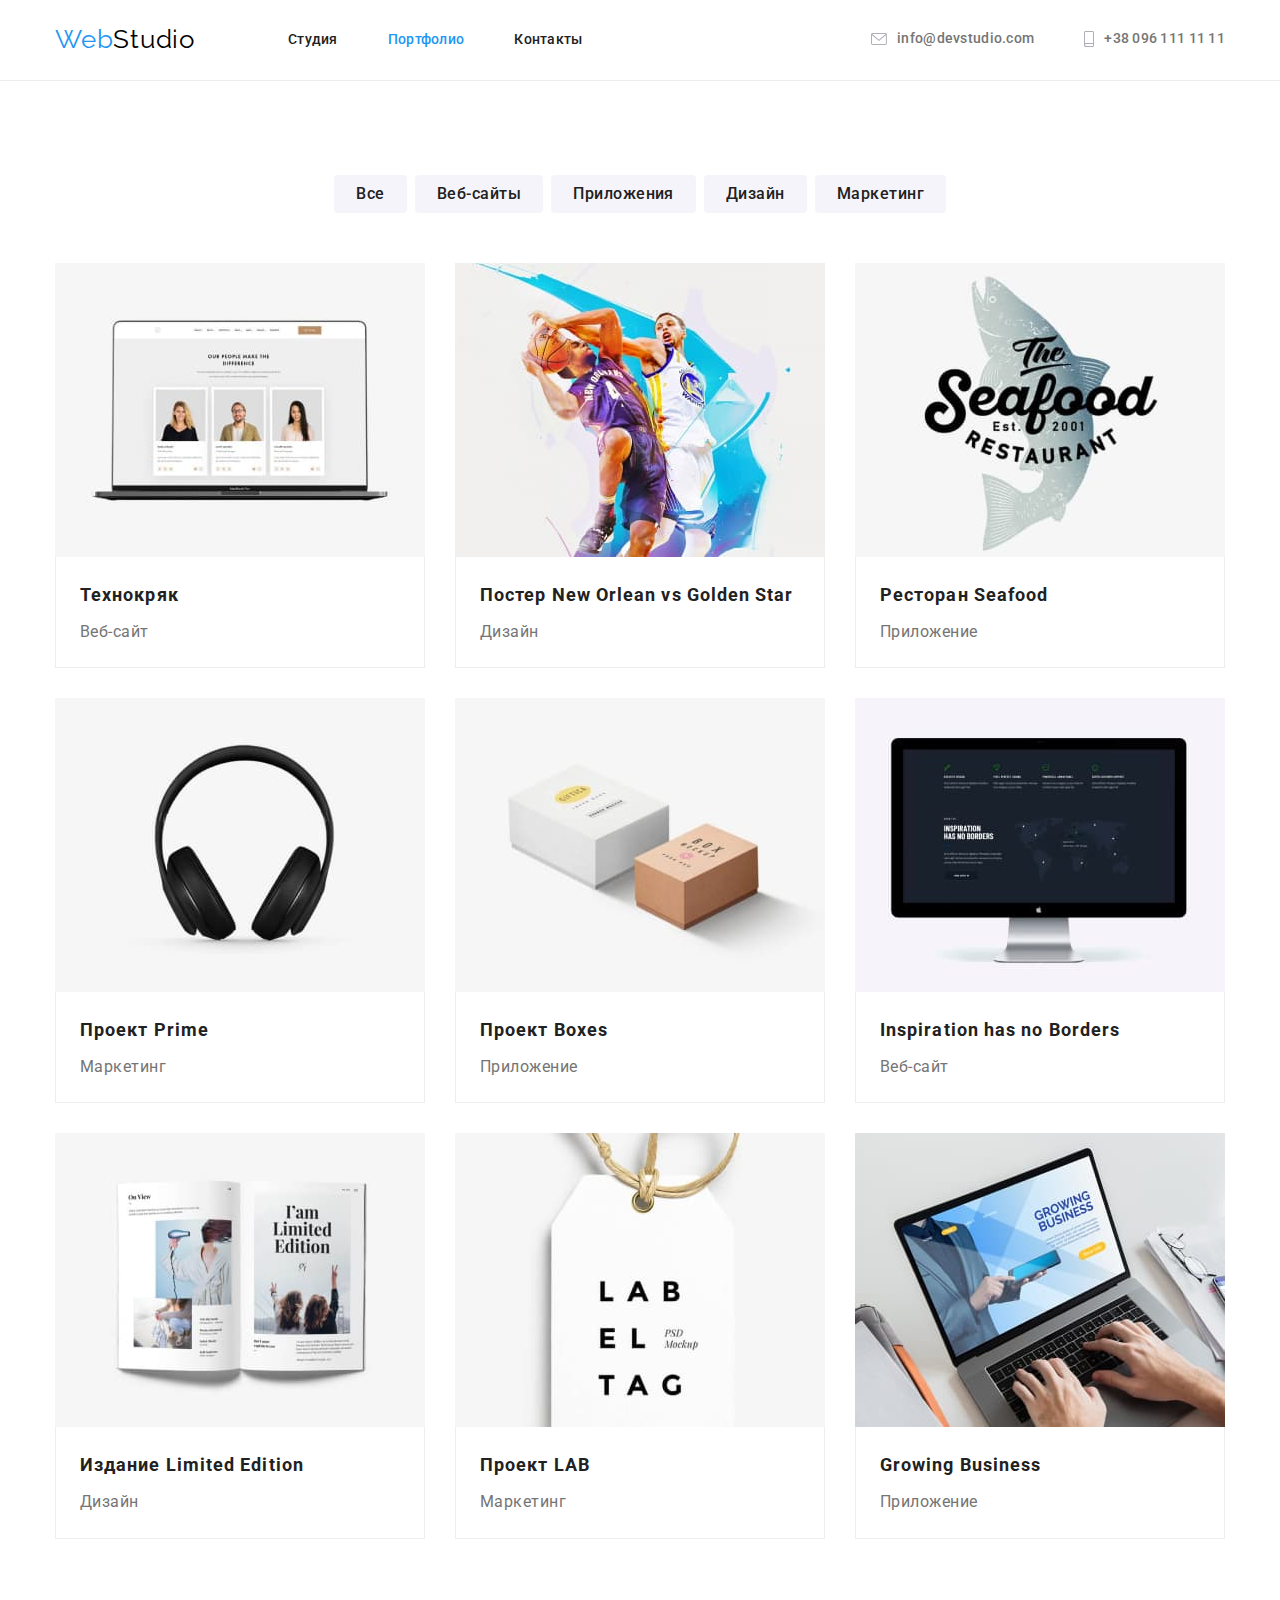
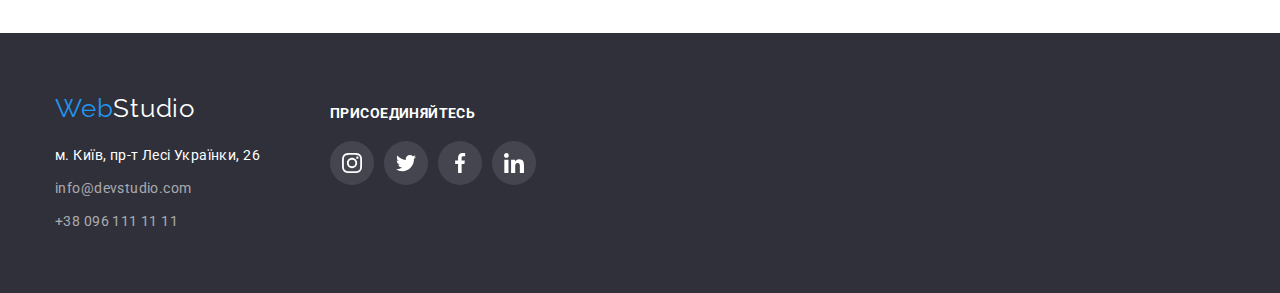
==== portfolio.html @ d076f17b "start" ====
<!DOCTYPE html>
<html lang="ru">
<head>
    <meta charset="UTF-8">
    <meta http-equiv="X-UA-Compatible" content="IE=edge">
    <meta name="viewport" content="width=device-width, initial-scale=1.0">
    <title>Document</title>
    <link href="https://fonts.googleapis.com/css2?family=Raleway:wght@700&family=Roboto:wght@400;500;700;900&display=swap"
        rel="stylesheet">
    <link rel="stylesheet" href="https://cdnjs.cloudflare.com/ajax/libs/modern-normalize/1.1.0/modern-normalize.min.css">
    <link rel="stylesheet" href="./css/styles.css">
</head>

<body class="page">
    <!--Шапка-->
    <header class="page-header">
        <div class="container header">
            <a href="./index.html" class="logo">
                <span class="logo accent">Web</span><span class="logo primary">Studio</span>
            </a>
    
            <!--Навигация по сайту-->
            <nav>
                <ul class="site-nav list">
                    <li class="item"><a href="./index.html" class="link">Студия</a></li>
                    <li class="item"><a href="./portfolio.html" class="link curent">Портфолио</a></li>
                    <li class="item"><a href="" class="link">Контакты</a></li>
                </ul>
            </nav>
    
            <!--Почта, телефон-->
            <ul class="site-contact list">
                <li class="item">
                    <a href="mailto:info@devstudio.com" class="link">
                        <svg class="header-icon-mail" width="16px" height="12px">
                            <use href="./images/icons.svg#envelope"></use>
                        </svg>
                        info@devstudio.com</a>
                </li>
                <li class="item">
                    <a href="tel:+380961111111" class="link">
                        <svg class="header-icon-phone" width="10px" height="16px">
                            <use href="./images/icons.svg#smartphone"></use>
                        </svg>
                        +38 096 111 11 11</a>
                </li>
            </ul>
        </div>
    </header>

    <main>
        <!-- Фильтр кнопок -->
        <section class="section filter">
            <div class="container">
                <h1 class="section-title visually-hidden">Фильтр кнопок</h1>
                <ul class="filter-list list">
                    <li class="item">
                        <button type="button" class="button secondary">Все</button>
                    </li>
                    <li class="item">
                        <button type="button" class="button secondary">Веб-сайты</button>
                    </li>
                    <li class="item">
                        <button type="button" class="button secondary">Приложения</button>
                    </li>
                    <li class="item">
                        <button type="button" class="button secondary">Дизайн</button>
                    </li>
                    <li class="item">
                        <button type="button" class="button secondary">Маркетинг</button>
                    </li>
                </ul>
                <ul class="filter-foto list">
                    <li class="product-border">
                        <img src="./images/img01.jpg" alt="Экран ноутбука" width="370">
                        <div class="product-container">
                            <h2 class="product">Технокряк</h2>
                            <p class="product-text">Веб-сайт</p>
                        </div>
                        </li>
                    <li class="product-border">
                        <img src="./images/img02.jpg" alt="Баскетболисты" width="370">
                        <div class="product-container">
                            <h2 class="product">Постер New Orlean vs Golden Star</h2>
                            <p class="product-text">Дизайн</p>
                        </div>
                        </li>
                    <li class="product-border">
                        <img src="./images/img03.jpg" alt="Лого ресторана" width="370">
                        <div class="product-container">
                            <h2 class="product">Ресторан Seafood</h2>
                            <p class="product-text">Приложение</p>
                        </div>
                        </li>
                    <li class="product-border">
                        <img src="./images/img04.jpg" alt="Наушники" width="370">
                        <div class="product-container">
                            <h2 class="product">Проект Prime</h2>
                            <p class="product-text">Маркетинг</p>
                        </div>
                        </li>
                    <li class="product-border">
                        <img src="./images/img05.jpg" alt="Две коробки" width="370">
                        <div class="product-container">
                            <h2 class="product">Проект Boxes</h2>
                            <p class="product-text">Приложение</p>
                        </div>
                        </li>
                    <li class="product-border">
                        <img src="./images/img06.jpg" alt="Экран монитора" width="370">
                        <div class="product-container">
                            <h2 class="product">Inspiration has no Borders</h2>
                            <p class="product-text">Веб-сайт</p>
                        </div>
                        </li>
                    <li class="product-border">
                        <img src="./images/img07.jpg" alt="Журнал" width="370">
                        <div class="product-container">
                            <h2 class="product">Издание Limited Edition</h2>
                            <p class="product-text">Дизайн</p>
                        </div>
                        </li>
                    <li class="product-border">
                        <img src="./images/img08.jpg" alt="Бирка" width="370">
                        <div class="product-container">
                            <h2 class="product">Проект LAB</h2>
                            <p class="product-text">Маркетинг</p>
                        </div>
                        </li>
                    <li class="product-border">
                        <img src="./images/img09.jpg" alt="Ноутбук" width="370">
                        <div class="product-container">
                            <h2 class="product">Growing Business</h2>
                            <p class="product-text">Приложение</p>
                        </div>
                        </li>
                </ul>
            </div>
        </section>
    </main>

    <footer class="address">
        <div class="container footer">
            <div>
                <a href="./index.html">
                    <span class="logo accent">Web</span><span class="logo secondary">Studio</span>
                </a>
    
                <address>
                    <ul class="footer list">
                        <li>
                            <a href="https://goo.gl/maps/WnCSjLdnpwzuzcvMA" target="_blank" rel="noopener noreferrer"
                                class="gps">м.
                                Київ, пр-т Лесі Українки,
                                26</a>
                        </li>
                        <li>
                            <a href="mailto:info@devstudio.com" class="mail link">info@devstudio.com</a>
                        </li>
                        <li>
                            <a href="tel:+380961111111" class=" tel link">+38 096 111 11 11</a>
                        </li>
                    </ul>
                </address>
            </div>
    
            <div class="join">
                <h3 class="join-title">присоединяйтесь</h3>
                <ul class="list">
                    <li>
                        <a href="" class="social-icon-bg">
                            <svg class="social-icon" height="20px" width="20px">
                                <use href="./images/icons.svg#ig"></use>
                            </svg>
                        </a>
                    </li>
                    <li>
                        <a href="" class="social-icon-bg">
                            <svg class="social-icon" height="20px" width="20px">
                                <use href="./images/icons.svg#twitter"></use>
                            </svg>
                        </a>
                    </li>
                    <li>
                        <a href="" class="social-icon-bg">
                            <svg class="social-icon" height="20px" width="20px">
                                <use href="./images/icons.svg#fb"></use>
                            </svg>
                        </a>
                    </li>
                    <li>
                        <a href="" class="social-icon-bg">
                            <svg class="social-icon" height="20px" width="20px">
                                <use href="./images/icons.svg#li"></use>
                            </svg>
                        </a>
                    </li>
                </ul>
            </div>
        </div>
    </footer>
</body>
</html>
---- css/styles.css ----
:root {
  --primary-text-color: #757575;
  --title-text-color: #212121;
  --accent-color: #2196f3;
  --background-color: #2f303a;
  --white-text-color: #ffffff;
  --adrress-link-color: rgba(255, 255, 255, 0.6);
  --button-bgc: #f5f4fa;
  --logo-color-primary: #000000;
  --border-color: #eeeeee;
  --header-border-color: #ececec;
  --icon-color: #afb1b8;
}

body {
  max-width: 1600px;
  margin: 0 auto;
  /* border: 1px solid black; */

  color: var(--primary-text-color);

  font-family: Roboto, sans-serif;
}

h1,
h2,
h3,
h4,
p {
  margin: 0;
}

ul,
ol {
  padding-left: 0;
  margin: 0;
}

button {
  cursor: pointer;
}

img {
  display: block;
  max-width: 100%;
  height: auto;
}

a {
  text-decoration: none;
}

.visually-hidden {
  position: absolute;
  width: 1px;
  height: 1px;
  margin: -1px;
  border: 0;
  padding: 0;

  white-space: nowrap;
  clip-path: inset(100%);
  clip: rect(0 0 0 0);
  overflow: hidden;
}

/* ------------LOGO-------------- */

.logo.accent {
  color: var(--accent-color);

  font-family: Raleway, sans-serif;
  font-size: 26px;
  line-height: 1.19;
  letter-spacing: 0.03em;
}

.logo.primary {
  color: var(--logo-color-primary);

  font-family: Raleway, sans-serif;
  font-size: 26px;
  line-height: 1.19;
  letter-spacing: 0.03em;
}

.logo.secondary {
  color: var(--white-text-color);

  font-family: Raleway, sans-serif;
  font-size: 26px;
  line-height: 1.19;
  letter-spacing: 0.03em;
}

.list {
  list-style: none;
}

/*------------HEADER--------------*/

.page-header {
  padding-top: 24px;
  padding-bottom: 25px;

  border-bottom: 1px solid var(--header-border-color);
}

.container.header {
  display: flex;
  align-items: center;
}

/*------------SITE-NAV--------------*/

.site-nav {
  display: flex;
  margin-left: 93px;
}

.site-nav .item + .item {
  margin-left: 50px;
}

.site-nav .link {
  color: var(--title-text-color);
  font-weight: 500;
  font-size: 14px;
  line-height: 1.14;
  letter-spacing: 0.02em;
}

.site-nav .link.curent {
  color: var(--accent-color);
}

/*---------SITE-CONTACT----------*/

.site-contact {
  display: flex;
  margin-left: auto;
}

.site-contact .item + .item {
  margin-left: 50px;
}

.site-contact .link {
  display: flex;
  align-items: center;

  color: var(--primary-text-color);

  font-weight: 500;
  font-size: 14px;
  line-height: 1.14;
  letter-spacing: 0.02em;
}

.site-contact .link:hover,
.site-contact .link:focus {
  color: var(--accent-color);
}

.site-nav .link:hover,
.site-nav .link:focus,
.header-icon-mail:hover,
.header-icon-mail:focus,
.header-icon-phone:hover,
.header-icon-phone:focus,
.item .link:hover .header-icon-phone,
.item .link:focus .header-icon-phone,
.item .link:hover .header-icon-mail,
.item .link:focus .header-icon-mail {
  color: var(--accent-color);
  fill: var(--accent-color);
}

.header-icon-mail {
  margin-right: 10px;
  fill: var(--icon-color);
}

.header-icon-phone {
  margin-right: 10px;
  fill: var(--icon-color);
}

/*----------SECTION------------*/

/* .section {
  margin-bottom: 94px;
} */

.paddings {
  padding-top: 200px;
  padding-bottom: 200px;
}

/* ------CONTAINER------ */

.container {
  margin-left: auto;
  margin-right: auto;
  width: 1200px;
  padding-left: 15px;
  padding-right: 15px;
  /* outline: 2px solid tomato; */
}

.section.bgc {
  height: 600px;
  max-width: 1600px;
  margin: 0 auto;
  background-image: linear-gradient(
      to right,
      rgba(47, 48, 58, 0.4),
      rgba(47, 48, 58, 0.4)
    ),
    url(../images/background.jpg);
  background-repeat: no-repeat;
  background-size: cover;

  background-position: center;
  background-color: var(--background-color);
  text-align: center;
}

.section-title.color {
  color: var(--white-text-color);

  font-weight: 900;
  font-size: 44px;
  line-height: 1.36;
  text-align: center;
  letter-spacing: 0.06em;
  text-transform: uppercase;

  display: inline-block;
  margin-bottom: 30px;
  max-width: 696px;
}
.section-title {
  margin-top: 0;
  margin-bottom: 50px;
  color: var(--title-text-color);

  font-weight: 700;
  font-size: 36px;
  line-height: 1.17;
  text-align: center;
  letter-spacing: 0.03em;
}

.section.features {
  padding-top: 94px;
  padding-bottom: 94px;
}

/*------------HERO--------------*/

.hero {
  background-color: var(--button-bgc);
  padding-bottom: 94px;
  padding-top: 94px;
}

.hero-title {
  color: var(--title-text-color);

  font-weight: 700;
  font-size: 36px;
  line-height: 1.17;
  text-align: center;
  letter-spacing: 0.03em;

  margin-bottom: 50px;
}

.hero-shadow {
  box-shadow: 0px 1px 3px rgba(0, 0, 0, 0.12), 0px 1px 1px rgba(0, 0, 0, 0.14),
    0px 2px 1px rgba(0, 0, 0, 0.2);
  border-radius: 0px 0px 4px 4px;
}

.hero-name {
  color: var(--title-text-color);

  font-weight: 500;
  font-size: 16px;
  line-height: 1.19;
  text-align: center;
  letter-spacing: 0.03em;
  margin-bottom: 10px;
}

.hero-text {
  font-weight: 400;
  font-size: 16px;
  line-height: 1.19;
  text-align: center;
  letter-spacing: 0.03em;
}

.hero-container {
  padding-top: 30px;
  padding-bottom: 30px;
  border-radius: 0px 0px 4px 4px;

  background-color: var(--white-text-color);
}

.hero-container .list {
  padding-left: 32px;
  padding-right: 32px;
  margin-top: 16px;
}

.hero-icon-bg {
  display: flex;
  justify-content: center;
  align-items: center;

  height: 44px;
  width: 44px;
  border-radius: 50%;

  fill: var(--icon-color);
}

/* .hero-icon-bg .social-icon {
  
} */

.hero-icon-bg:hover,
.hero-icon-bg:focus {
  background: var(--accent-color);
  fill: var(--white-text-color);
}

/* ---------CLIENTS------------ */

.clients {
  padding-bottom: 94px;
  padding-top: 94px;
}

.clietn-title {
  font-weight: 700;
  font-size: 36px;
  line-height: 42px;
  text-align: center;
  letter-spacing: 0.03em;

  color: var(--title-text-color);
}

.clients-icon {
  fill: var(--icon-color);
}

/* .clients-icon-bg {
  display: flex;
  padding: 16px 32px;
  border: 1px solid var(--icon-color);
  border-radius: 4px;
} */

.clients-icon-bg {
  display: flex;
  width: 170px;
  height: 92px;
  justify-content: center;
  align-items: center;
  border: 1px solid var(--icon-color);
  border-radius: 4px;
}

.clients-icon-bg:hover,
.clients-icon-bg:hover .clients-icon,
.clients-icon-bg:focus,
.clients-icon-bg:focus .clients-icon {
  border-color: var(--accent-color);
  fill: var(--accent-color);
  cursor: pointer;
}

.clients .list {
  display: flex;
  gap: 30px;
  margin-top: 50px;
}
/*----------FEATURES------------*/

.feature-list {
  display: flex;
  justify-content: space-between;
}

.feature-list .title {
  color: var(--title-text-color);

  font-weight: 700;
  font-size: 14px;
  line-height: 1.12;
  letter-spacing: 0.03em;
  text-transform: uppercase;
}

.feature-list .text {
  font-weight: 400;
  font-size: 14px;
  line-height: 1.71;
  letter-spacing: 0.03em;
}

.list-container {
  width: 270px;
}

.title {
  margin-bottom: 10px;
}

.features-icon-bgc {
  background: var(--button-bgc);
  border-radius: 4px;
  margin-bottom: 30px;
  display: flex;
  height: 120px;
  width: 270px;
  justify-content: center;
  align-items: center;
}

/* --------types-of-jobs-------- */

.jobs {
  padding-bottom: 94px;
}

.types-of-jobs {
  display: flex;
  justify-content: space-between;
}

/* ---------TEAM------------- */

.hero .list {
  display: flex;
  justify-content: space-between;
}

.social-icon-bg {
  display: flex;
  justify-content: center;
  align-items: center;

  height: 44px;
  width: 44px;
  background: rgba(255, 255, 255, 0.1);
  border-radius: 50%;
}

.social-icon-bg .social-icon {
  fill: var(--white-text-color);
}

.social-icon-bg:hover,
.social-icon-bg:focus {
  background: var(--accent-color);
  fill: var(--white-text-color);
}

/*----------FOOTER------------*/

.address {
  display: block;
  background-color: var(--background-color);

  padding-top: 60px;
  padding-bottom: 60px;
}

.container.footer {
  display: flex;
}

.footer.list {
  font-style: normal;
  font-weight: 400;
  font-size: 14px;
  line-height: 1.71;
  letter-spacing: 0.03em;

  margin-top: 20px;
}

.address .gps {
  color: var(--white-text-color);
}

.address .link {
  color: var(--adrress-link-color);
}

.address .link:hover,
.address .link:focus {
  color: var(--accent-color);
}

.mail,
.tel {
  display: inline-block;
  margin-top: 9px;
}

.join {
  margin-left: 70px;
  margin-top: 12px;
}

.join-title {
  font-weight: 700;
  font-size: 14px;
  line-height: 16px;
  letter-spacing: 0.03em;
  text-transform: uppercase;

  color: var(--white-text-color);
}

.join .list {
  display: flex;
  gap: 10px;
  margin-top: 20px;
}

/*----------BUTTON------------*/

.button {
  color: var(--title-text-color);
  background-color: var(--white-text-color);

  font-family: inherit;

  display: inline-block;

  border: transparent;
}

.button.primary {
  color: var(--white-text-color);
  background-color: var(--accent-color);

  font-weight: 700;
  font-size: 16px;
  line-height: 1.88;
  display: flex;
  align-items: center;
  text-align: center;
  letter-spacing: 0.06em;

  cursor: pointer;
  margin: 0 auto;
  border-radius: 4px;
  padding: 10px 32px;
  min-width: 200;
}

.button.secondary {
  color: var(--title-text-color);
  background-color: var(--button-bgc);

  font-weight: 500;
  font-size: 16px;
  line-height: 1.63;
  text-align: center;
  letter-spacing: 0.03em;

  cursor: pointer;
  border-radius: 4px;
  padding: 6px 22px;
  min-width: 73px;
}

.button.secondary:hover,
.button.secondary:focus {
  box-shadow: 0px 3px 1px rgba(0, 0, 0, 0.1), 0px 1px 2px rgba(0, 0, 0, 0.08),
    0px 2px 2px rgba(0, 0, 0, 0.12);
  color: var(--white-text-color);
  background-color: var(--accent-color);
}

/*----------PRODUCTS------------*/

.filter {
  padding-top: 94px;
  padding-bottom: 94px;
}

.product {
  color: var(--title-text-color);

  font-weight: 700;
  font-size: 18px;
  line-height: 2;
  letter-spacing: 0.06em;

  margin-bottom: 4px;
}

.product-text {
  font-weight: 400;
  font-size: 16px;
  line-height: 1.89;
  letter-spacing: 0.03em;
}

.filter-list .item + .item {
  margin-left: 8px;
}

.filter-list {
  display: flex;
  justify-content: center;
  margin-bottom: 50px;
}

.filter-foto {
  display: flex;
  flex-wrap: wrap;
  justify-content: space-between;
}

.product-border:hover {
  box-shadow: 0px 1px 1px rgba(0, 0, 0, 0.12), 0px 4px 4px rgba(0, 0, 0, 0.06),
    1px 4px 6px rgba(0, 0, 0, 0.16);
}

.product-border:nth-child(n + 4) {
  margin-top: 30px;
}

.product-container {
  padding: 20px 24px;

  width: 370px;

  border-left: 1px solid var(--border-color);
  border-right: 1px solid var(--border-color);
  border-bottom: 1px solid var(--border-color);
}
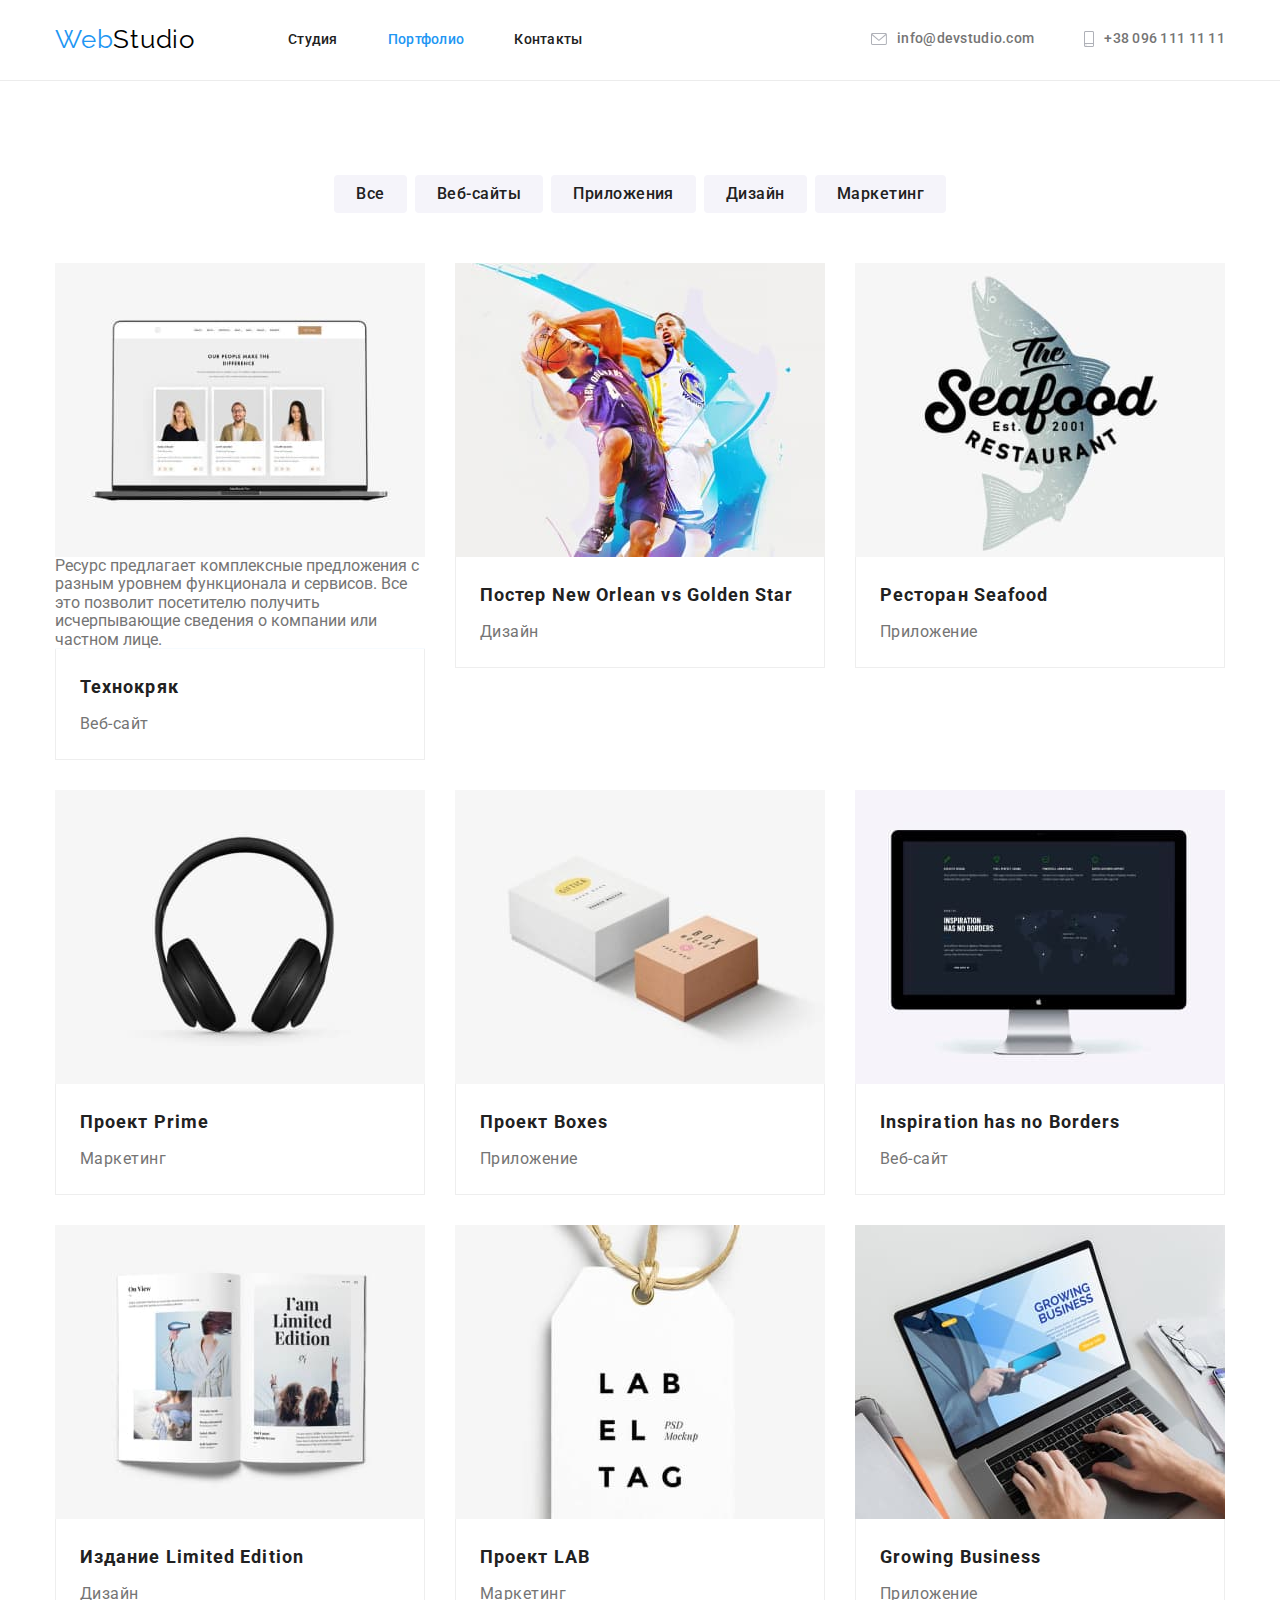
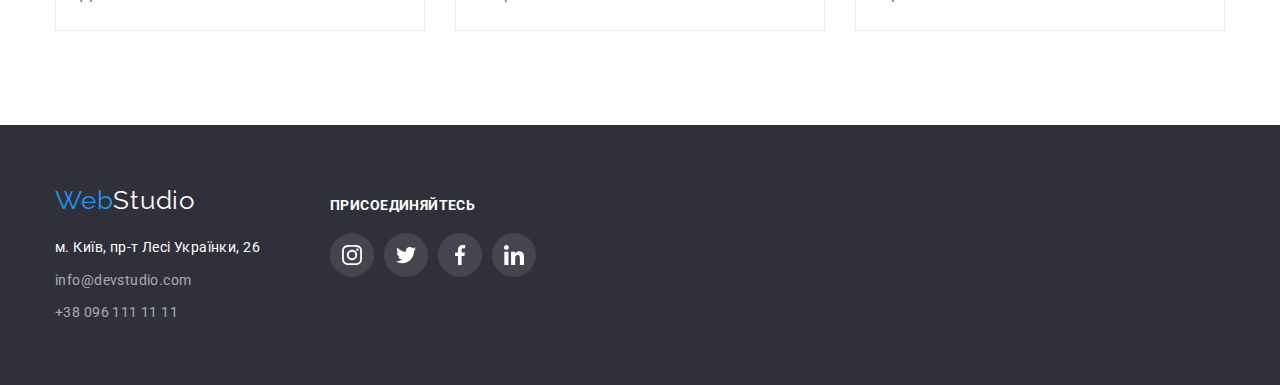
==== commit b67d29d6: "2" ====
--- a/portfolio.html
+++ b/portfolio.html
@@ -72,68 +72,90 @@
                 </ul>
                 <ul class="filter-foto list">
                     <li class="product-border">
-                        <img src="./images/img01.jpg" alt="Экран ноутбука" width="370">
+                        <div class="product-thumb">
+                            <img class="product-foto" src="./images/img01.jpg" alt="Экран ноутбука" width="370">
+                            <div class="roduct-overlay">
+                                <p>Ресурс предлагает комплексные предложения с разным уровнем функционала и сервисов. Все это позволит посетителю получить
+                                исчерпывающие сведения о компании или частном лице.</p>
+                            </div>
+                        </div>
                         <div class="product-container">
                             <h2 class="product">Технокряк</h2>
                             <p class="product-text">Веб-сайт</p>
                         </div>
-                        </li>
-                    <li class="product-border">
-                        <img src="./images/img02.jpg" alt="Баскетболисты" width="370">
+                    </li>
+                    <li class="product-border">
+                        <div class="product-thumb">
+                            <img src="./images/img02.jpg" alt="Баскетболисты" width="370">
+                        </div>                        
                         <div class="product-container">
                             <h2 class="product">Постер New Orlean vs Golden Star</h2>
                             <p class="product-text">Дизайн</p>
                         </div>
-                        </li>
-                    <li class="product-border">
-                        <img src="./images/img03.jpg" alt="Лого ресторана" width="370">
+                    </li>
+                    <li class="product-border">
+                        <div class="product-thumb">
+                            <img src="./images/img03.jpg" alt="Лого ресторана" width="370">
+                        </div>                        
                         <div class="product-container">
                             <h2 class="product">Ресторан Seafood</h2>
                             <p class="product-text">Приложение</p>
                         </div>
-                        </li>
-                    <li class="product-border">
-                        <img src="./images/img04.jpg" alt="Наушники" width="370">
+                    </li>
+                    <li class="product-border">
+                        <div class="product-thumb">
+                            <img src="./images/img04.jpg" alt="Наушники" width="370">
+                        </div>                        
                         <div class="product-container">
                             <h2 class="product">Проект Prime</h2>
                             <p class="product-text">Маркетинг</p>
                         </div>
-                        </li>
-                    <li class="product-border">
-                        <img src="./images/img05.jpg" alt="Две коробки" width="370">
+                    </li>
+                    <li class="product-border">
+                        <div class="product-thumb">
+                            <img src="./images/img05.jpg" alt="Две коробки" width="370">
+                        </div>                        
                         <div class="product-container">
                             <h2 class="product">Проект Boxes</h2>
                             <p class="product-text">Приложение</p>
                         </div>
-                        </li>
-                    <li class="product-border">
-                        <img src="./images/img06.jpg" alt="Экран монитора" width="370">
+                    </li>
+                    <li class="product-border">
+                        <div class="product-thumb">
+                            <img src="./images/img06.jpg" alt="Экран монитора" width="370">
+                        </div>                        
                         <div class="product-container">
                             <h2 class="product">Inspiration has no Borders</h2>
                             <p class="product-text">Веб-сайт</p>
                         </div>
-                        </li>
-                    <li class="product-border">
-                        <img src="./images/img07.jpg" alt="Журнал" width="370">
+                    </li>
+                    <li class="product-border">
+                        <div class="product-thumb">
+                            <img src="./images/img07.jpg" alt="Журнал" width="370">
+                        </div>                        
                         <div class="product-container">
                             <h2 class="product">Издание Limited Edition</h2>
                             <p class="product-text">Дизайн</p>
                         </div>
-                        </li>
-                    <li class="product-border">
-                        <img src="./images/img08.jpg" alt="Бирка" width="370">
+                    </li>
+                    <li class="product-border">
+                        <div class="product-thumb">
+                            <img src="./images/img08.jpg" alt="Бирка" width="370">
+                        </div>                        
                         <div class="product-container">
                             <h2 class="product">Проект LAB</h2>
                             <p class="product-text">Маркетинг</p>
                         </div>
-                        </li>
-                    <li class="product-border">
-                        <img src="./images/img09.jpg" alt="Ноутбук" width="370">
+                    </li>
+                    <li class="product-border">
+                        <div class="product-thumb">
+                            <img src="./images/img09.jpg" alt="Ноутбук" width="370">
+                        </div>                        
                         <div class="product-container">
                             <h2 class="product">Growing Business</h2>
                             <p class="product-text">Приложение</p>
                         </div>
-                        </li>
+                    </li>
                 </ul>
             </div>
         </section>
--- a/css/styles.css
+++ b/css/styles.css
@@ -10,6 +10,8 @@
   --border-color: #eeeeee;
   --header-border-color: #ececec;
   --icon-color: #afb1b8;
+  --transition-duration: 250ms;
+  --transition-timing-function: cubic-bezier(0.4, 0, 0.2, 1);
 }
 
 body {
@@ -128,10 +130,36 @@
   font-size: 14px;
   line-height: 1.14;
   letter-spacing: 0.02em;
-}
-
-.site-nav .link.curent {
+
+  transition-property: color;
+  transition-duration: var(--transition-duration);
+  transition-timing-function: var(--transition-timing-function);
+}
+
+.site-nav .curent {
+  position: relative;
   color: var(--accent-color);
+}
+
+.site-nav .curent::after {
+  position: absolute;
+  content: '';
+
+  transform: translateY(28px);
+  display: block;
+  width: 100%;
+  height: 4px;
+  background-color: var(--accent-color);
+  border-radius: 2px;
+
+  opacity: 0;
+  transition-property: opacity;
+  transition-duration: var(--transition-duration);
+  transition-timing-function: var(--transition-timing-function);
+}
+
+.site-nav .curent:hover::after {
+  opacity: 1;
 }
 
 /*---------SITE-CONTACT----------*/
@@ -155,6 +183,10 @@
   font-size: 14px;
   line-height: 1.14;
   letter-spacing: 0.02em;
+
+  transition-property: color;
+  transition-duration: var(--transition-duration);
+  transition-timing-function: var(--transition-timing-function);
 }
 
 .site-contact .link:hover,
@@ -179,11 +211,19 @@
 .header-icon-mail {
   margin-right: 10px;
   fill: var(--icon-color);
+
+  transition-property: fill;
+  transition-duration: var(--transition-duration);
+  transition-timing-function: var(--transition-timing-function);
 }
 
 .header-icon-phone {
   margin-right: 10px;
   fill: var(--icon-color);
+
+  transition-property: fill;
+  transition-duration: var(--transition-duration);
+  transition-timing-function: var(--transition-timing-function);
 }
 
 /*----------SECTION------------*/
@@ -326,6 +366,10 @@
   border-radius: 50%;
 
   fill: var(--icon-color);
+
+  transition-property: fill, background-color;
+  transition-duration: var(--transition-duration);
+  transition-timing-function: var(--transition-timing-function);
 }
 
 /* .hero-icon-bg .social-icon {
@@ -357,6 +401,10 @@
 
 .clients-icon {
   fill: var(--icon-color);
+
+  transition-property: fill;
+  transition-duration: var(--transition-duration);
+  transition-timing-function: var(--transition-timing-function);
 }
 
 /* .clients-icon-bg {
@@ -374,6 +422,10 @@
   align-items: center;
   border: 1px solid var(--icon-color);
   border-radius: 4px;
+
+  transition-property: border-color;
+  transition-duration: var(--transition-duration);
+  transition-timing-function: var(--transition-timing-function);
 }
 
 .clients-icon-bg:hover,
@@ -460,6 +512,10 @@
   width: 44px;
   background: rgba(255, 255, 255, 0.1);
   border-radius: 50%;
+
+  transition-property: background-color;
+  transition-duration: var(--transition-duration);
+  transition-timing-function: var(--transition-timing-function);
 }
 
 .social-icon-bg .social-icon {
@@ -469,7 +525,31 @@
 .social-icon-bg:hover,
 .social-icon-bg:focus {
   background: var(--accent-color);
-  fill: var(--white-text-color);
+}
+
+.jobs-item-thumb {
+  position: relative;
+  display: flex;
+}
+
+.jobs-thumb {
+  position: absolute;
+  display: flex;
+  justify-content: center;
+  align-items: center;
+
+  bottom: 0;
+  height: 70px;
+  width: 370px;
+
+  font-weight: 700;
+  font-size: 14px;
+  line-height: 1.14;
+  letter-spacing: 0.03em;
+  text-transform: uppercase;
+
+  background: rgba(47, 48, 58, 0.8);
+  color: var(--white-text-color);
 }
 
 /*----------FOOTER------------*/
@@ -502,6 +582,10 @@
 
 .address .link {
   color: var(--adrress-link-color);
+
+  transition-property: color;
+  transition-duration: var(--transition-duration);
+  transition-timing-function: var(--transition-timing-function);
 }
 
 .address .link:hover,
@@ -582,6 +666,10 @@
   border-radius: 4px;
   padding: 6px 22px;
   min-width: 73px;
+
+  transition-property: color, background-color, box-shadow;
+  transition-duration: var(--transition-duration);
+  transition-timing-function: var(--transition-timing-function);
 }
 
 .button.secondary:hover,
@@ -628,9 +716,54 @@
 }
 
 .filter-foto {
+  position: relative;
   display: flex;
   flex-wrap: wrap;
   justify-content: space-between;
+}
+
+.product-border {
+  width: 370px;
+
+  transition-property: box-shadow;
+  transition-duration: var(--transition-duration);
+  transition-timing-function: var(--transition-timing-function);
+}
+
+.product-border:hover .product-container {
+  opacity: 1;
+}
+
+.product-thumb:hover::before {
+  opacity: 1;
+}
+
+.product-thumb {
+  position: relative;
+  overflow: hidden;
+}
+
+.product-thumb::before {
+  display: inline-block;
+  content: '';
+
+  position: absolute;
+  top: 0;
+  left: 0;
+  height: 100%;
+  width: 100%;
+  background: rgba(33, 150, 243, 0.9);
+
+  /* opacity: 0; */
+
+  transform: translateY(100%);
+
+  transition: transform var(--transition-duration)
+    var(--transition-timing-function);
+}
+
+.product-border:hover .product-thumb::before {
+  transform: translateY(0px);
 }
 
 .product-border:hover {
@@ -651,3 +784,55 @@
   border-right: 1px solid var(--border-color);
   border-bottom: 1px solid var(--border-color);
 }
+/* ----------BACKDROP----------------- */
+
+.backdrop {
+  position: fixed;
+
+  top: 0;
+  left: 0;
+  width: 100%;
+  height: 100%;
+
+  background: rgba(0, 0, 0, 0.2);
+
+  transition-property: opacity;
+  transition-duration: var(--transition-duration);
+  transition-timing-function: linear;
+}
+
+.backdrop.is-hidden {
+  opacity: 0;
+  pointer-events: none;
+}
+
+.modal {
+  position: absolute;
+  display: flex;
+  justify-content: right;
+
+  left: 50%;
+  top: 50%;
+  transform: translate(-50%, -50%);
+  width: 528px;
+  height: 581px;
+
+  background-color: var(--white-text-color);
+  box-shadow: 0px 1px 3px rgba(0, 0, 0, 0.12), 0px 1px 1px rgba(0, 0, 0, 0.14),
+    0px 2px 1px rgba(0, 0, 0, 0.2);
+  border-radius: 4px;
+}
+
+.backdrop-button {
+  display: flex;
+  justify-content: center;
+  align-items: center;
+
+  height: 30px;
+  width: 30px;
+  border-radius: 50%;
+  margin-right: 8px;
+  margin-top: 8px;
+  background: var(--white-text-color);
+  border: 1px solid rgba(0, 0, 0, 0.1);
+}
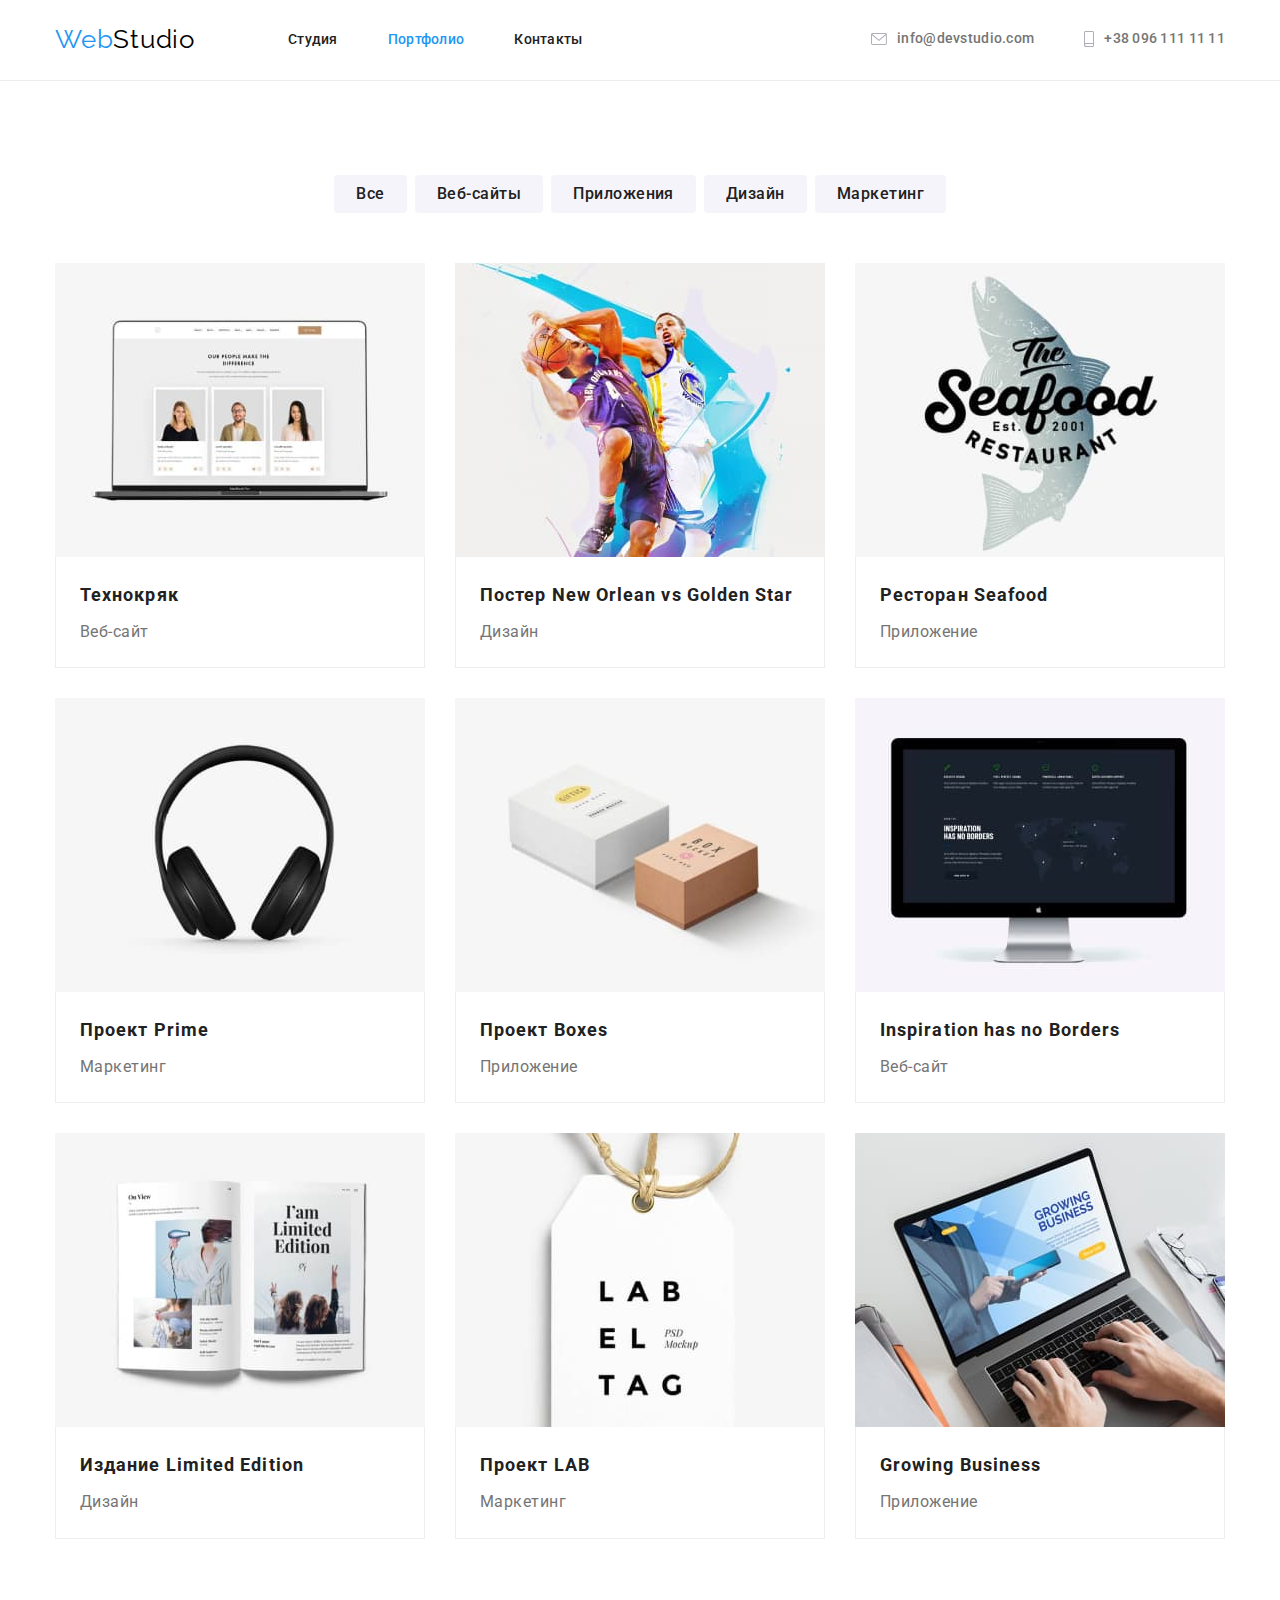
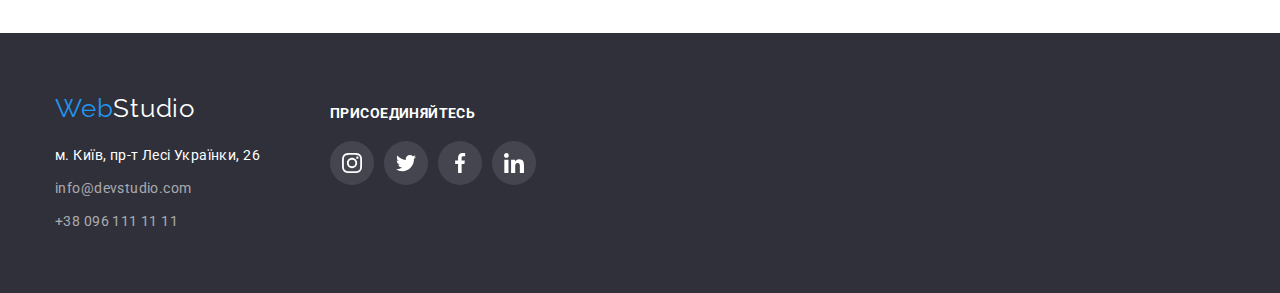
==== commit dd66b7f0: "final" ====
--- a/portfolio.html
+++ b/portfolio.html
@@ -74,7 +74,7 @@
                     <li class="product-border">
                         <div class="product-thumb">
                             <img class="product-foto" src="./images/img01.jpg" alt="Экран ноутбука" width="370">
-                            <div class="roduct-overlay">
+                            <div class="product-overlay">
                                 <p>Ресурс предлагает комплексные предложения с разным уровнем функционала и сервисов. Все это позволит посетителю получить
                                 исчерпывающие сведения о компании или частном лице.</p>
                             </div>
@@ -87,6 +87,10 @@
                     <li class="product-border">
                         <div class="product-thumb">
                             <img src="./images/img02.jpg" alt="Баскетболисты" width="370">
+                            <div class="product-overlay">
+                                <p>Ресурс предлагает комплексные предложения с разным уровнем функционала и сервисов. Все это позволит посетителю
+                                    получить исчерпывающие сведения о компании или частном лице.</p>
+                            </div>
                         </div>                        
                         <div class="product-container">
                             <h2 class="product">Постер New Orlean vs Golden Star</h2>
@@ -96,6 +100,10 @@
                     <li class="product-border">
                         <div class="product-thumb">
                             <img src="./images/img03.jpg" alt="Лого ресторана" width="370">
+                            <div class="product-overlay">
+                                <p>Ресурс предлагает комплексные предложения с разным уровнем функционала и сервисов. Все это позволит посетителю
+                                    получить исчерпывающие сведения о компании или частном лице.</p>
+                            </div>
                         </div>                        
                         <div class="product-container">
                             <h2 class="product">Ресторан Seafood</h2>
@@ -105,6 +113,10 @@
                     <li class="product-border">
                         <div class="product-thumb">
                             <img src="./images/img04.jpg" alt="Наушники" width="370">
+                            <div class="product-overlay">
+                                <p>Ресурс предлагает комплексные предложения с разным уровнем функционала и сервисов. Все это позволит посетителю
+                                    получить исчерпывающие сведения о компании или частном лице.</p>
+                            </div>
                         </div>                        
                         <div class="product-container">
                             <h2 class="product">Проект Prime</h2>
@@ -114,6 +126,10 @@
                     <li class="product-border">
                         <div class="product-thumb">
                             <img src="./images/img05.jpg" alt="Две коробки" width="370">
+                            <div class="product-overlay">
+                                <p>Ресурс предлагает комплексные предложения с разным уровнем функционала и сервисов. Все это позволит посетителю
+                                    получить исчерпывающие сведения о компании или частном лице.</p>
+                            </div>
                         </div>                        
                         <div class="product-container">
                             <h2 class="product">Проект Boxes</h2>
@@ -123,6 +139,10 @@
                     <li class="product-border">
                         <div class="product-thumb">
                             <img src="./images/img06.jpg" alt="Экран монитора" width="370">
+                            <div class="product-overlay">
+                                <p>Ресурс предлагает комплексные предложения с разным уровнем функционала и сервисов. Все это позволит посетителю
+                                    получить исчерпывающие сведения о компании или частном лице.</p>
+                            </div>
                         </div>                        
                         <div class="product-container">
                             <h2 class="product">Inspiration has no Borders</h2>
@@ -132,6 +152,10 @@
                     <li class="product-border">
                         <div class="product-thumb">
                             <img src="./images/img07.jpg" alt="Журнал" width="370">
+                            <div class="product-overlay">
+                                <p>Ресурс предлагает комплексные предложения с разным уровнем функционала и сервисов. Все это позволит посетителю
+                                    получить исчерпывающие сведения о компании или частном лице.</p>
+                            </div>
                         </div>                        
                         <div class="product-container">
                             <h2 class="product">Издание Limited Edition</h2>
@@ -141,6 +165,10 @@
                     <li class="product-border">
                         <div class="product-thumb">
                             <img src="./images/img08.jpg" alt="Бирка" width="370">
+                            <div class="product-overlay">
+                                <p>Ресурс предлагает комплексные предложения с разным уровнем функционала и сервисов. Все это позволит посетителю
+                                    получить исчерпывающие сведения о компании или частном лице.</p>
+                            </div>
                         </div>                        
                         <div class="product-container">
                             <h2 class="product">Проект LAB</h2>
@@ -150,6 +178,10 @@
                     <li class="product-border">
                         <div class="product-thumb">
                             <img src="./images/img09.jpg" alt="Ноутбук" width="370">
+                            <div class="product-overlay">
+                                <p>Ресурс предлагает комплексные предложения с разным уровнем функционала и сервисов. Все это позволит посетителю
+                                    получить исчерпывающие сведения о компании или частном лице.</p>
+                            </div>
                         </div>                        
                         <div class="product-container">
                             <h2 class="product">Growing Business</h2>
--- a/css/styles.css
+++ b/css/styles.css
@@ -724,6 +724,7 @@
 
 .product-border {
   width: 370px;
+  cursor: pointer;
 
   transition-property: box-shadow;
   transition-duration: var(--transition-duration);
@@ -743,18 +744,22 @@
   overflow: hidden;
 }
 
-.product-thumb::before {
-  display: inline-block;
-  content: '';
-
+.product-overlay {
   position: absolute;
   top: 0;
   left: 0;
   height: 100%;
   width: 100%;
+  padding: 63px 24px;
+
   background: rgba(33, 150, 243, 0.9);
 
-  /* opacity: 0; */
+  font-style: normal;
+  font-weight: 400;
+  font-size: 18px;
+  line-height: 1.56;
+  letter-spacing: 0.03em;
+  color: var(--white-text-color);
 
   transform: translateY(100%);
 
@@ -762,7 +767,7 @@
     var(--transition-timing-function);
 }
 
-.product-border:hover .product-thumb::before {
+.product-border:hover .product-overlay {
   transform: translateY(0px);
 }
 
